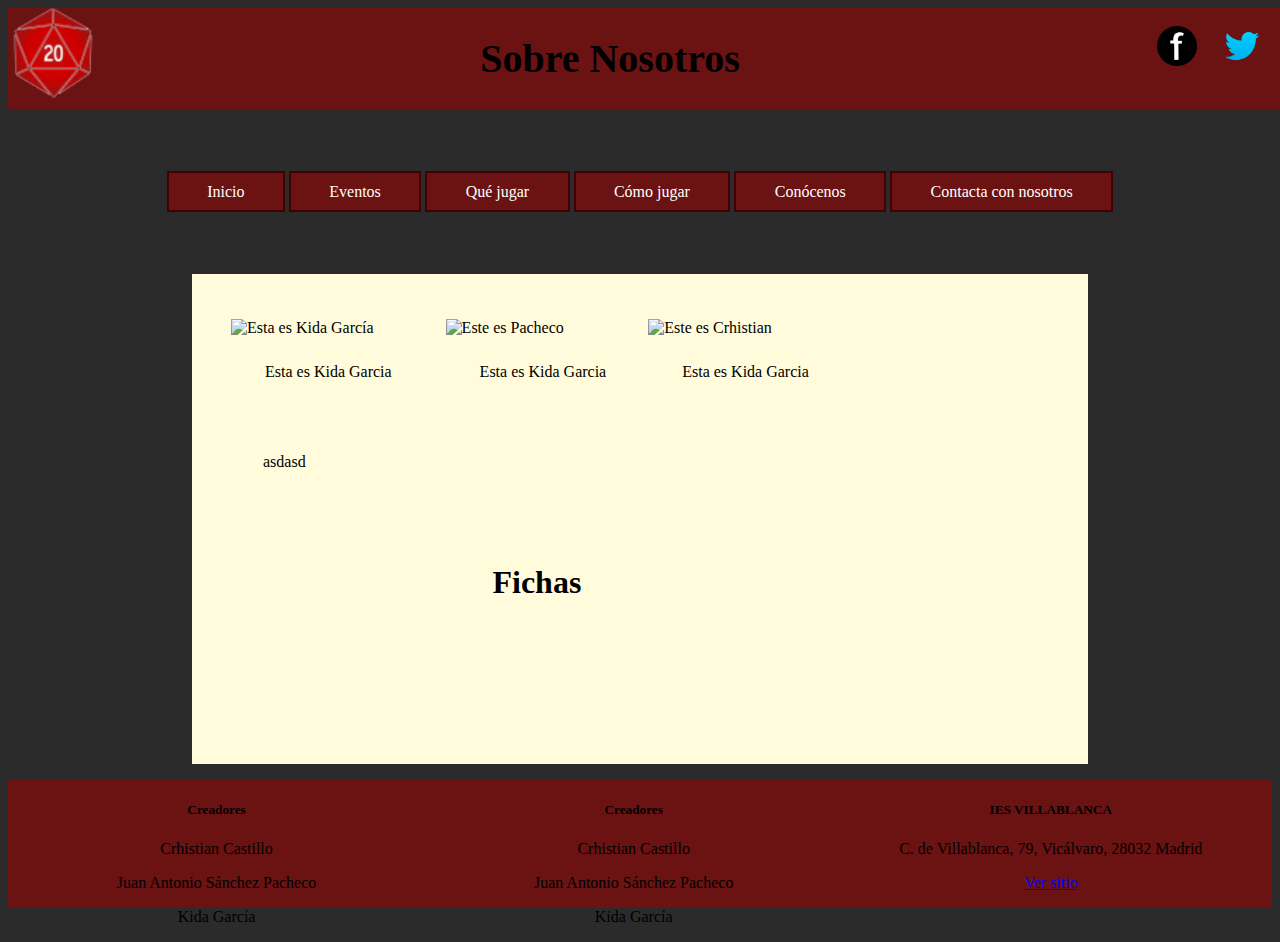
==== conocenos.html @ a91737cd "He empezado a hacer la pagina de conocenos, he añadido una base a una idea" ====
<!DOCTYPE html>
<html lang="es">
<head>
    <meta charset="UTF-8">
    <meta name="viewport" content="width=device-width, initial-scale=1.0">
    <title>Conocenos</title>
    <meta name="Autores" content="Crhistian Castillo, Kida García y Juan Antonio Sánchez Pacheco.">
    <link rel="shortcut icon" href="./media/D20Ico.ico" type="image/x-icon">
    <link rel="stylesheet" href="./css/conocenos.css">
</head>
<body>
    <header>
        <a href="./index.html"><img id="logo" src="./media/D20Ico.ico" alt="Logo de Iniciativa Crítica" height="90px"></a>
        <h1 id="TituloSuperior">Sobre Nosotros</h1>
        <a class="RRSS" href="https://twitter.com"><img src="./media/TwitterIcon.ico" alt="Enlace a X(Twitter)" height="40px"></a>
        <a class="RRSS" href="https://www.facebook.com"><img src="./media/FBLogo.ico" alt="Enlace a facebook" height="40px"></a>
    </header>
    <nav>   
        <a class="menuSuperior" href="./index.html">Inicio</a>
        <a class="menuSuperior" href="./eventos.html">Eventos</a>
        <a class="menuSuperior" href="./jugar.html">Qué jugar</a>
        <a class="menuSuperior" href="./info.html">Cómo jugar</a>
        <a class="menuSuperior" href="./conocenos.html">Conócenos</a>
        <a class="menuSuperior" href="./contacto.html">Contacta con nosotros</a>

    </nav>
    <main>
        <div id="MainDIV">
           <table>
            <tr>
                <td>
            
                    <img class="FotosIntegrantes" src="https://previews.123rf.com/images/shushanto/shushanto2209/shushanto220900703/191842443-imagen-de-fondo-de-la-ilustraci%C3%B3n-del-arte-conceptual-de-la-destrucci%C3%B3n-de-los-planetas.jpg" alt="Esta es Kida García">
                    <legend>Esta es Kida Garcia</legend>
                </td>
                <td><img class="FotosIntegrantes" src="https://ethic.es/wp-content/uploads/2023/03/imagen.jpg" alt="Este es Pacheco">
                <legend>Esta es Kida Garcia</legend></td>
                <td><img class="FotosIntegrantes"src="https://png.pngtree.com/background/20230524/original/pngtree-sad-pictures-for-desktop-hd-backgrounds-picture-image_2705986.jpg" alt="Este es Crhistian">
                <legend>Esta es Kida Garcia</legend>    
            </td>
          
            </tr>
           
            <tr>
                <td>asdasd</td>
                <td></td>
                <td></td>
            </tr>

            <tr>
                <td id="TdFichas"colspan="5"><h1>Fichas</h1></td>
            </tr>

            <tr>

                
            </tr>

           </table>


        </div>
            


        



    </main>

    <footer>
        <div class="FooterText">
            <h5>Creadores</h5>
            <p>Crhistian Castillo</p>
            <p>Juan Antonio Sánchez Pacheco</p>
            <p>Kida García</p>
        </div>
        <div class="FooterText">
            <h5>Creadores</h5>
            <p>Crhistian Castillo</p>
            <p>Juan Antonio Sánchez Pacheco</p>
            <p>Kida García</p>
        </div>
        <div class="FooterText">
            <h5>IES VILLABLANCA</h5>
            <p>C. de Villablanca, 79, Vicálvaro, 28032 Madrid</p>
            <a href="https://site.educa.madrid.org/ies.villablanca.madrid/">Ver sitio</a>
        </div>
    </footer>
</body>
</html>
---- css/conocenos.css ----
body{
    background-color: rgb(43, 43, 43);
    min-height: 100vh;
    display: flex;
    flex-direction: column;

    font-family:Georgia, 'Times New Roman', Times, serif;
}
header{
    background-color: rgb(107, 19, 19);
    z-index: 5;
    position: relative;
    top: 0;
    width: 100vw;
    height: max-content;
    margin-bottom: auto;
    min-height: 5vw;

}
.RRSS{
    float: right;
    margin-top: 2vh;
    padding-right: 2vw;
}
nav{
    position: relative;
    clear: both;

    top: 20px;
    margin-bottom: auto;
    width: 80vw;
    margin: auto;

    text-align: center;
}
.menuSuperior{
    background-color:rgb(107, 19, 19);
    color: white;

    text-decoration: none;

    border-style: solid;
    border-color: rgb(68, 0,0);
    border-width: 2px;

    padding: 10px 3vw;

}
.menuSuperior:hover{
    color: black;
    font-size: larger;
    box-shadow: 0 0 5px black;
}
main{
    margin: auto;
    background-color: #FFFBDB;
    position: relative;
    top: 3vw;
    width: 70vw;
    height: 90vh;
    max-height: fit-content;
    flex: 1;

}

footer{
    background-color: rgb(107, 19, 19);
    position:static;
    bottom: 0;
    right: 2vw;
    width: 100%;
    height:10vw;

    margin-top: auto;

}
.FooterText{
    width:33%;
    float: left;
    text-align: center;
}
#logo{
    position: relative;
    float: left;
    vertical-align: middle;
}
#TituloSuperior{
    position: relative;
    float: left;
    box-sizing: content-box;
    left: 20vw;
    width: 40vw;
    
    text-align: center;

    font-size:250%;    
}
.FotosIntegrantes{
    width: 20vw;
    height: 25vw;
    position: relative;
    right:2.5vw;
    bottom: 2vw;
    
}
table{
   border-spacing: 70px; 
}
#TdFichas{
  text-align: center;
}
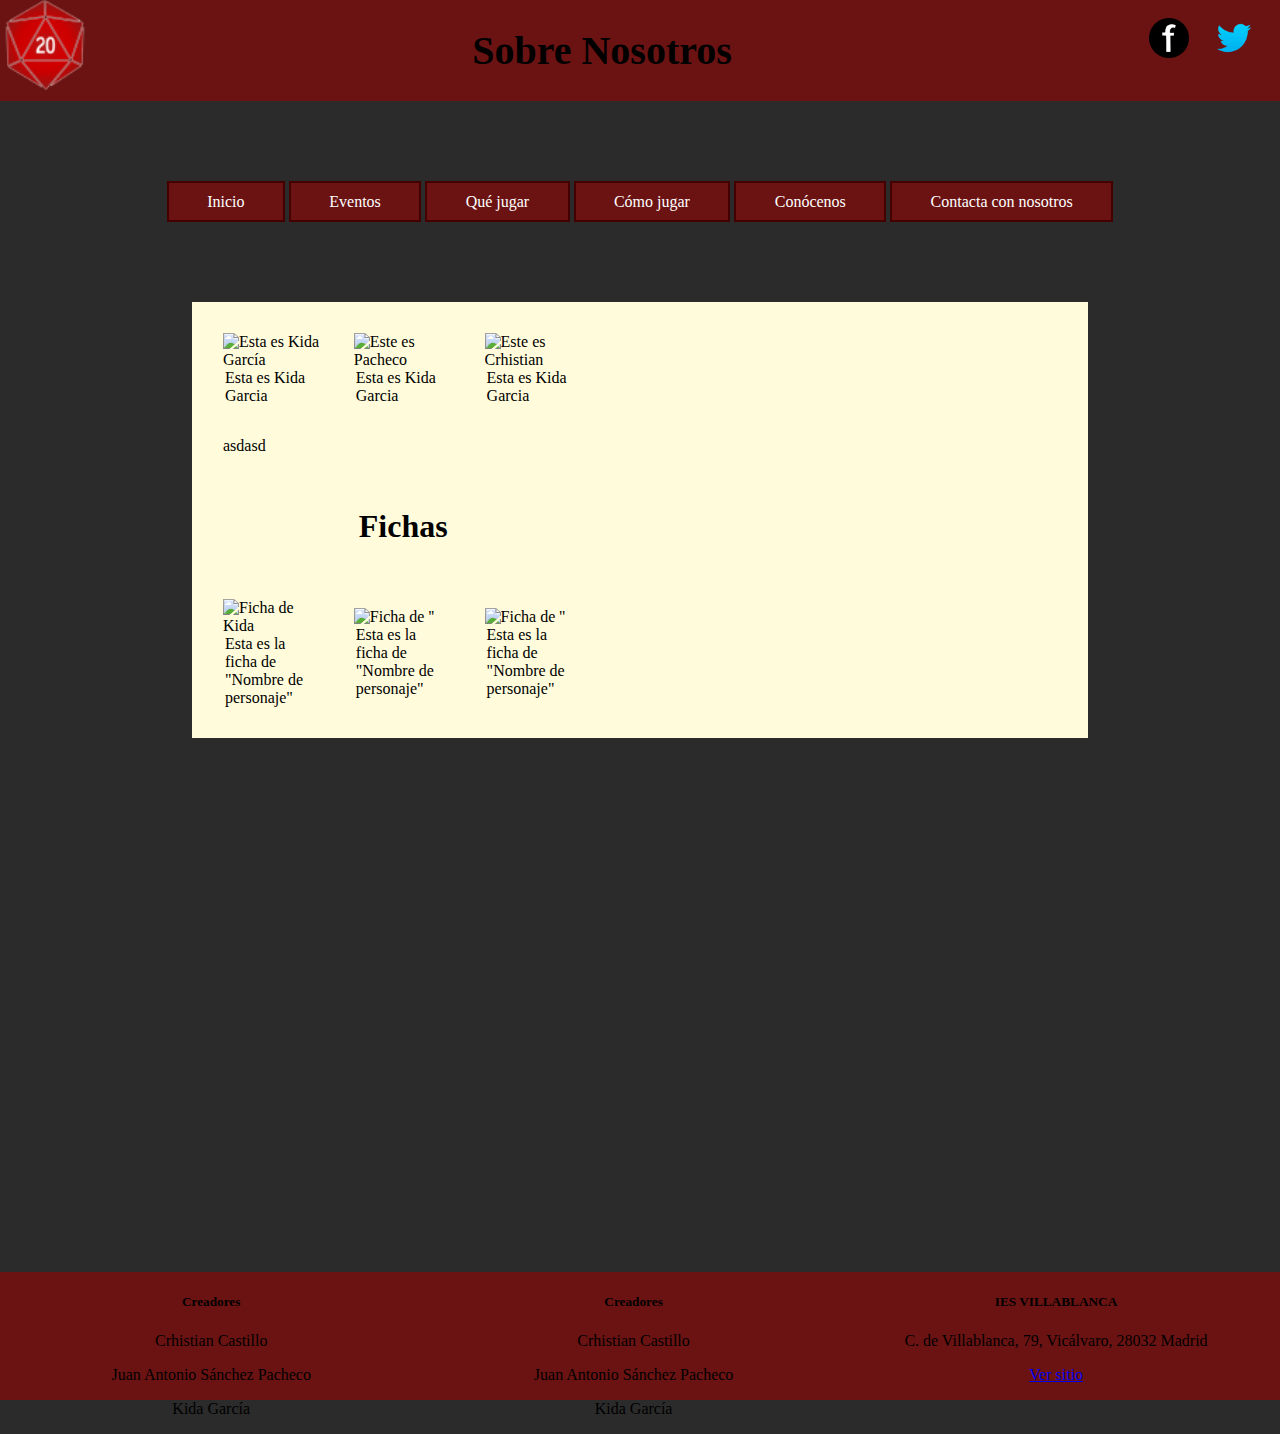
==== commit ba0e536a: "He fixeado el posicionamiento dinamico y he añadido el apartado de fichas" ====
--- a/conocenos.html
+++ b/conocenos.html
@@ -52,8 +52,12 @@
             </tr>
 
             <tr>
-
-                
+                <td><img class="Fichas" src="https://png.pngtree.com/background/20230524/original/pngtree-sad-pictures-for-desktop-hd-backgrounds-picture-image_2705986.jpg" alt="Ficha de Kida">
+                    <legend>Esta es la ficha de "Nombre de personaje"</legend></td>
+                <td><img class="Fichas"src="https://png.pngtree.com/background/20230524/original/pngtree-sad-pictures-for-desktop-hd-backgrounds-picture-image_2705986.jpg" alt="Ficha de '' ">
+                    <legend>Esta es la ficha de "Nombre de personaje"</legend></td>
+                    <td><img class="Fichas"src="https://png.pngtree.com/background/20230524/original/pngtree-sad-pictures-for-desktop-hd-backgrounds-picture-image_2705986.jpg" alt="Ficha de ''">
+                        <legend>Esta es la ficha de "Nombre de personaje"</legend></td>
             </tr>
 
            </table>
--- a/css/conocenos.css
+++ b/css/conocenos.css
@@ -3,7 +3,7 @@
     min-height: 100vh;
     display: flex;
     flex-direction: column;
-
+    margin: 0px;
     font-family:Georgia, 'Times New Roman', Times, serif;
 }
 header{
@@ -11,7 +11,7 @@
     z-index: 5;
     position: relative;
     top: 0;
-    width: 100vw;
+    width: 100%;
     height: max-content;
     margin-bottom: auto;
     min-height: 5vw;
@@ -65,9 +65,10 @@
 
 footer{
     background-color: rgb(107, 19, 19);
-    position:static;
+    position:relative;
     bottom: 0;
-    right: 2vw;
+    top: 500px;
+    
     width: 100%;
     height:10vw;
 
@@ -96,16 +97,27 @@
     font-size:250%;    
 }
 .FotosIntegrantes{
-    width: 20vw;
-    height: 25vw;
+    width: 20.81vw;
+    height: 25vh;
     position: relative;
-    right:2.5vw;
-    bottom: 2vw;
+    
     
 }
 table{
-   border-spacing: 70px; 
+   border-spacing: 30px; 
+  max-width: fit-content;
+  max-height: fit-content;
+  margin: auto;
 }
 #TdFichas{
   text-align: center;
+}
+#MainDIV{
+width: 33vw;
+
+}
+    
+.Fichas{
+    height: 60vh;
+    width: 20.8vw;
 }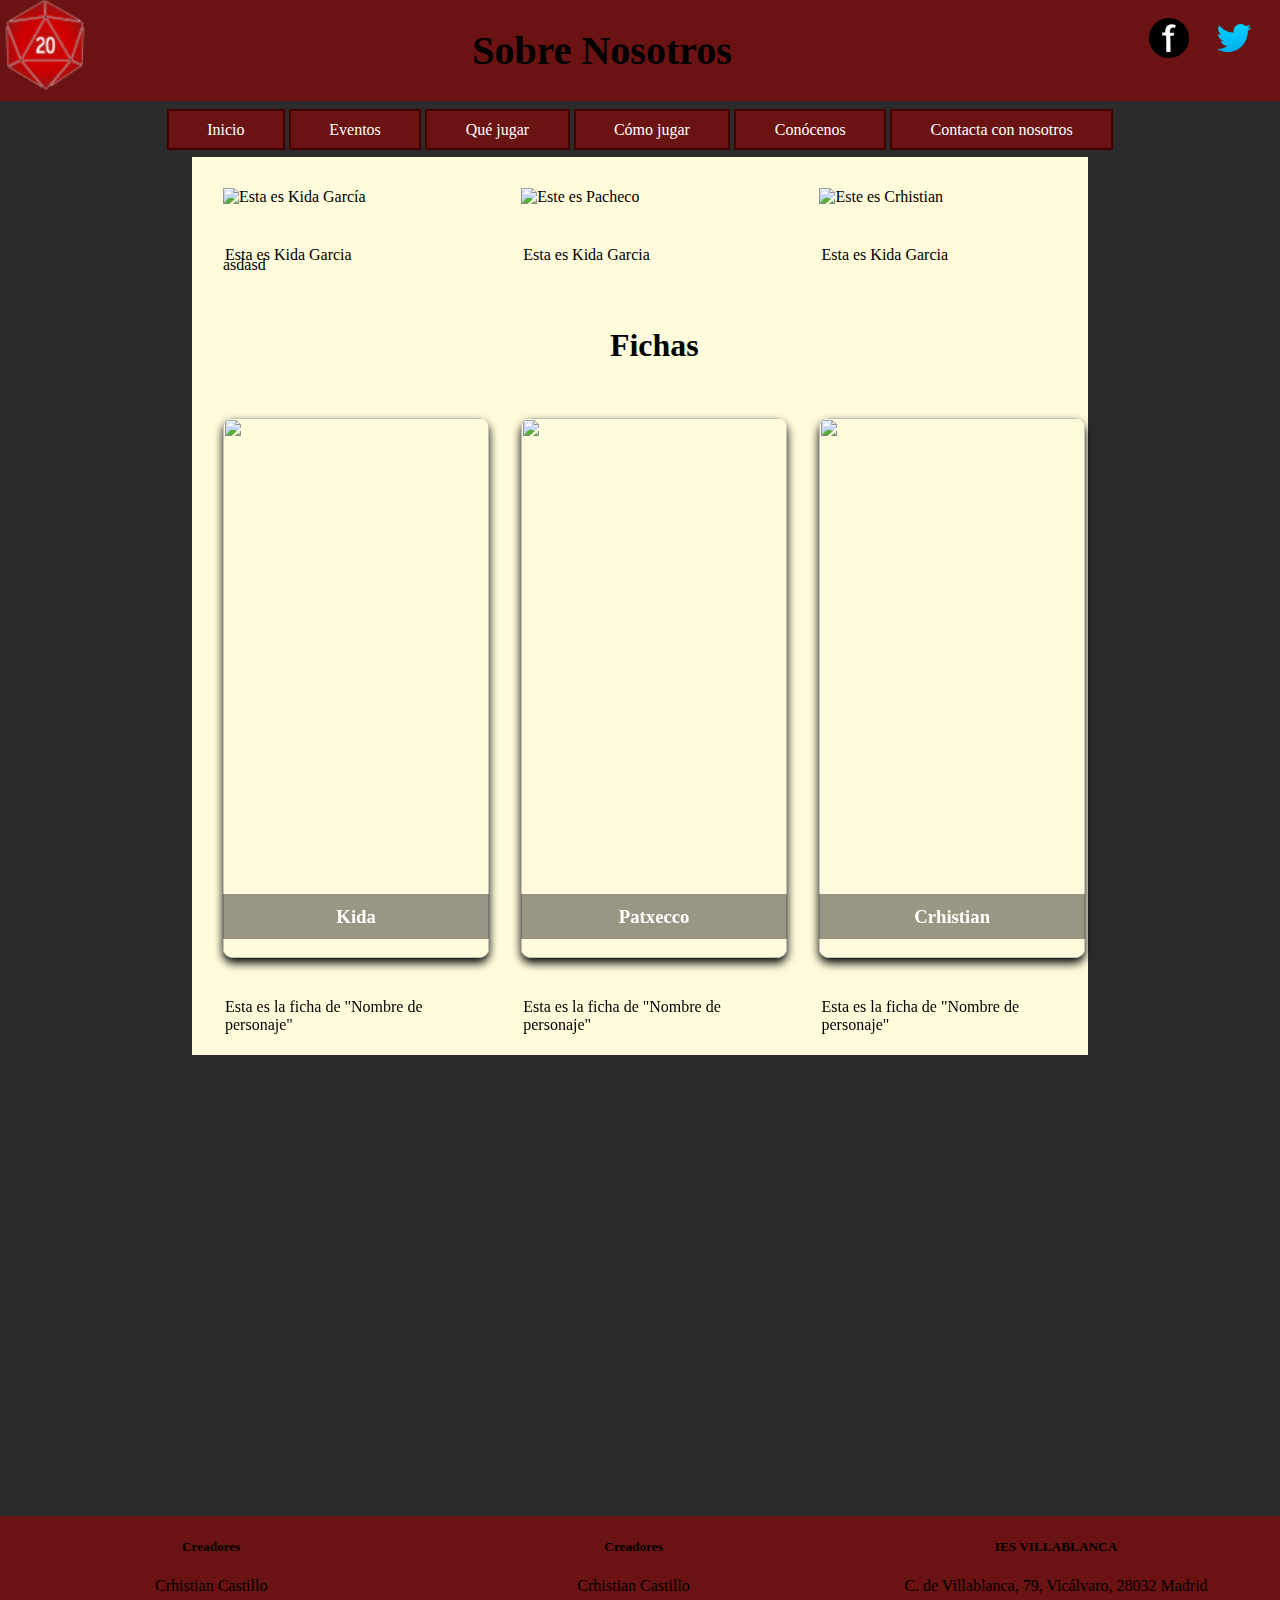
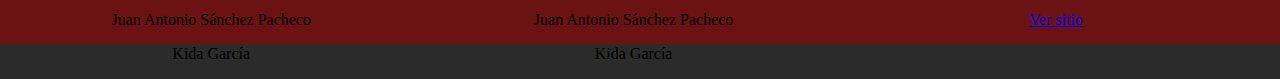
==== commit 57ddcf7c: "He añadido imagenes rotativas en conocenos.html" ====
--- a/conocenos.html
+++ b/conocenos.html
@@ -52,14 +52,48 @@
             </tr>
 
             <tr>
-                <td><img class="Fichas" src="https://png.pngtree.com/background/20230524/original/pngtree-sad-pictures-for-desktop-hd-backgrounds-picture-image_2705986.jpg" alt="Ficha de Kida">
-                    <legend>Esta es la ficha de "Nombre de personaje"</legend></td>
-                <td><img class="Fichas"src="https://png.pngtree.com/background/20230524/original/pngtree-sad-pictures-for-desktop-hd-backgrounds-picture-image_2705986.jpg" alt="Ficha de '' ">
-                    <legend>Esta es la ficha de "Nombre de personaje"</legend></td>
-                    <td><img class="Fichas"src="https://png.pngtree.com/background/20230524/original/pngtree-sad-pictures-for-desktop-hd-backgrounds-picture-image_2705986.jpg" alt="Ficha de ''">
-                        <legend>Esta es la ficha de "Nombre de personaje"</legend></td>
+                <td> <div class="card">
+                    <div class="face front">
+                        <img src="https://png.pngtree.com/background/20230524/original/pngtree-sad-pictures-for-desktop-hd-backgrounds-picture-image_2705986.jpg" alt="">
+                        <h3>Kida</h3>
+                    </div>
+                    <div class="face back">
+                        <h3>Raza:Elfo</h3>
+                        <p>Lorem ipsum dolor sit, amet consectetur adipisicing elit. Eius harum molestiae iste, nihil doloribus fugiat distinctio ducimus maxime totam nulla fuga odio non aperiam eos?</p>
+                        <div class="link">
+                            <a href="#">Arriba</a>
+                        </div>
+                    </div>
+                </div><legend>Esta es la ficha de "Nombre de personaje"</legend></td>
+                <td><div class="card">
+                    <div class="face front">
+                        <img src="https://png.pngtree.com/background/20230524/original/pngtree-sad-pictures-for-desktop-hd-backgrounds-picture-image_2705986.jpg" alt="">
+                        <h3>Patxecco</h3>
+                    </div>
+                    <div class="face back">
+                        <h3>Raza:Elemento</h3>
+                        <p>Lorem ipsum dolor sit, amet consectetur adipisicing elit. Eius harum molestiae iste, nihil doloribus fugiat distinctio ducimus maxime totam nulla fuga odio non aperiam eos?</p>
+                        <div class="link">
+                            <a href="#">Arriba</a>
+                        </div>
+                    </div>
+                </div><legend>Esta es la ficha de "Nombre de personaje"</legend></td>
+                    <td>
+                        <div class="card">
+                            <div class="face front">
+                                <img src="https://png.pngtree.com/background/20230524/original/pngtree-sad-pictures-for-desktop-hd-backgrounds-picture-image_2705986.jpg" alt="">
+                                <h3>Crhistian</h3>
+                            </div>
+                            <div class="face back">
+                                <h3>Raza:Humano</h3>
+                                <p>Lorem ipsum dolor sit, amet consectetur adipisicing elit. Eius harum molestiae iste, nihil doloribus fugiat distinctio ducimus maxime totam nulla fuga odio non aperiam eos?</p>
+                                <div class="link">
+                                    <a href="#">Arriba</a>
+                                </div>
+                            </div>
+                        </div> <legend>Esta es la ficha de "Nombre de personaje"</legend></td>
             </tr>
-
+    <tr></tr>
            </table>
 
 
--- a/css/conocenos.css
+++ b/css/conocenos.css
@@ -57,8 +57,8 @@
     position: relative;
     top: 3vw;
     width: 70vw;
-    height: 90vh;
-    max-height: fit-content;
+    
+   
     flex: 1;
 
 }
@@ -120,4 +120,88 @@
 .Fichas{
     height: 60vh;
     width: 20.8vw;
+}
+.card {
+    position: relative;
+    height: 60vh;
+    width: 20.8vw;
+   
+}
+
+.card .face {
+    position: absolute;
+    width: 100%;
+    height: 100%;
+    backface-visibility: hidden;
+    border-radius: 10px;
+    overflow: hidden;
+    transition: .5s;
+}
+
+.card .front {
+    transform: perspective(600px) rotateY(0deg);
+    box-shadow: 0 5px 10px #000;
+}
+
+.card .front img {
+    position: absolute;
+    width: 100%;
+    height: 100%;
+    object-fit: cover;
+}
+
+.card .front h3 {
+    position: absolute;
+    bottom: 0;
+    width: 100%;
+    height: 45px;
+    line-height: 45px;
+    color: #fff;
+    background: rgba(0,0,0,.4);
+    text-align: center;
+}
+
+.card .back {
+    transform: perspective(600px) rotateY(180deg);
+    background: rgb(3, 35, 54);
+    padding: 15px;
+    color: #f3f3f3;
+    display: flex;
+    flex-direction: column;
+    justify-content: space-between;
+    text-align: center;
+    box-shadow: 0 5px 10px #000;
+}
+
+.card .back .link {
+    border-top: solid 1px #f3f3f3;
+    height: 50px;
+    line-height: 50px;
+}
+
+.card .back .link a {
+    color: #f3f3f3;
+}
+
+.card .back h3 {
+    font-size: 30px;
+    margin-top: 20px;
+    letter-spacing: 2px;
+}
+
+.card .back p {
+    letter-spacing: 1px;
+} 
+
+.card:hover .front {
+    transform: perspective(600px) rotateY(180deg);
+}
+
+.card:hover .back {
+    transform: perspective(600px) rotateY(360deg);
+}
+
+legend{
+    position: relative;
+    top: 40px;
 }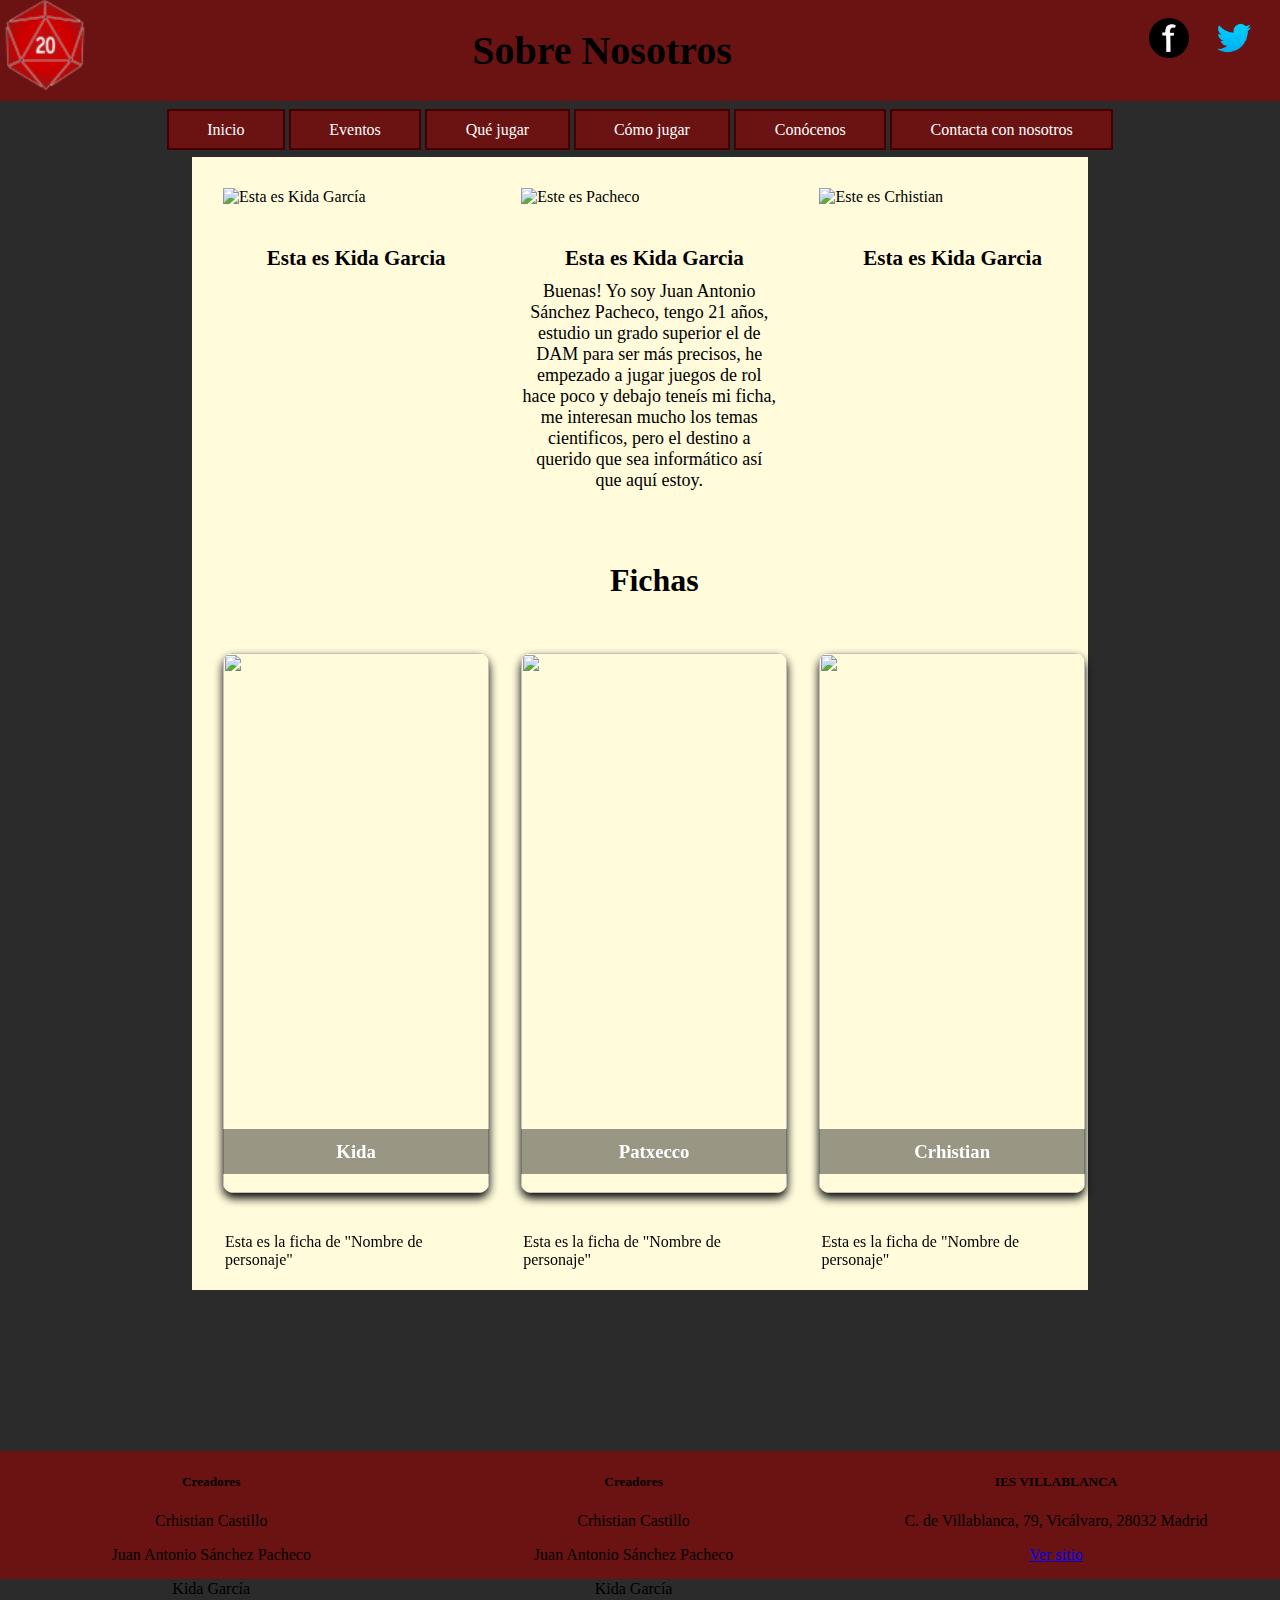
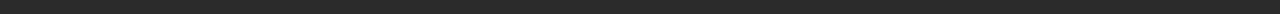
==== commit d24cd8c0: "He empezado a hacer el Index y he corregido el titulo del texto de conocenos.html" ====
--- a/conocenos.html
+++ b/conocenos.html
@@ -31,22 +31,22 @@
                 <td>
             
                     <img class="FotosIntegrantes" src="https://previews.123rf.com/images/shushanto/shushanto2209/shushanto220900703/191842443-imagen-de-fondo-de-la-ilustraci%C3%B3n-del-arte-conceptual-de-la-destrucci%C3%B3n-de-los-planetas.jpg" alt="Esta es Kida García">
-                    <legend>Esta es Kida Garcia</legend>
+                    <legend class="leyenda">Esta es Kida Garcia</legend>
                 </td>
                 <td><img class="FotosIntegrantes" src="https://ethic.es/wp-content/uploads/2023/03/imagen.jpg" alt="Este es Pacheco">
-                <legend>Esta es Kida Garcia</legend></td>
+                <legend class="leyenda" >Esta es Kida Garcia</legend></td>
                 <td><img class="FotosIntegrantes"src="https://png.pngtree.com/background/20230524/original/pngtree-sad-pictures-for-desktop-hd-backgrounds-picture-image_2705986.jpg" alt="Este es Crhistian">
-                <legend>Esta es Kida Garcia</legend>    
+                <legend class="leyenda">Esta es Kida Garcia</legend>    
             </td>
           
             </tr>
            
             <tr>
-                <td>asdasd</td>
-                <td></td>
-                <td></td>
+                <td class=""><p class="textoBajoImagen"></p></td>
+                <td><p class="textoBajoImagen">Buenas! Yo soy Juan Antonio Sánchez Pacheco, tengo 21 años, estudio un grado superior el de DAM para ser más precisos, he empezado a jugar juegos de rol hace poco y debajo teneís mi ficha, me interesan mucho los temas cientificos, pero el destino a querido que sea informático así que aquí estoy.</p></td>
+                <td><p class="textoBajoImagen"></p></td>
             </tr>
-
+            
             <tr>
                 <td id="TdFichas"colspan="5"><h1>Fichas</h1></td>
             </tr>
--- a/css/conocenos.css
+++ b/css/conocenos.css
@@ -67,8 +67,7 @@
     background-color: rgb(107, 19, 19);
     position:relative;
     bottom: 0;
-    top: 500px;
-    
+    top: 200px;
     width: 100%;
     height:10vw;
 
@@ -98,15 +97,14 @@
 }
 .FotosIntegrantes{
     width: 20.81vw;
-    height: 25vh;
+    height: 40vh;
     position: relative;
     
     
 }
 table{
    border-spacing: 30px; 
-  max-width: fit-content;
-  max-height: fit-content;
+    width: auto;
   margin: auto;
 }
 #TdFichas{
@@ -204,4 +202,15 @@
 legend{
     position: relative;
     top: 40px;
+}
+.textoBajoImagen{
+    font-size: 18px;
+    font-family:Georgia, 'Times New Roman', Times, serif;
+    width: 20vw;
+    text-align: center;
+}
+.leyenda {
+    text-align: center;
+    font-weight: bolder;
+    font-size: 21px;
 }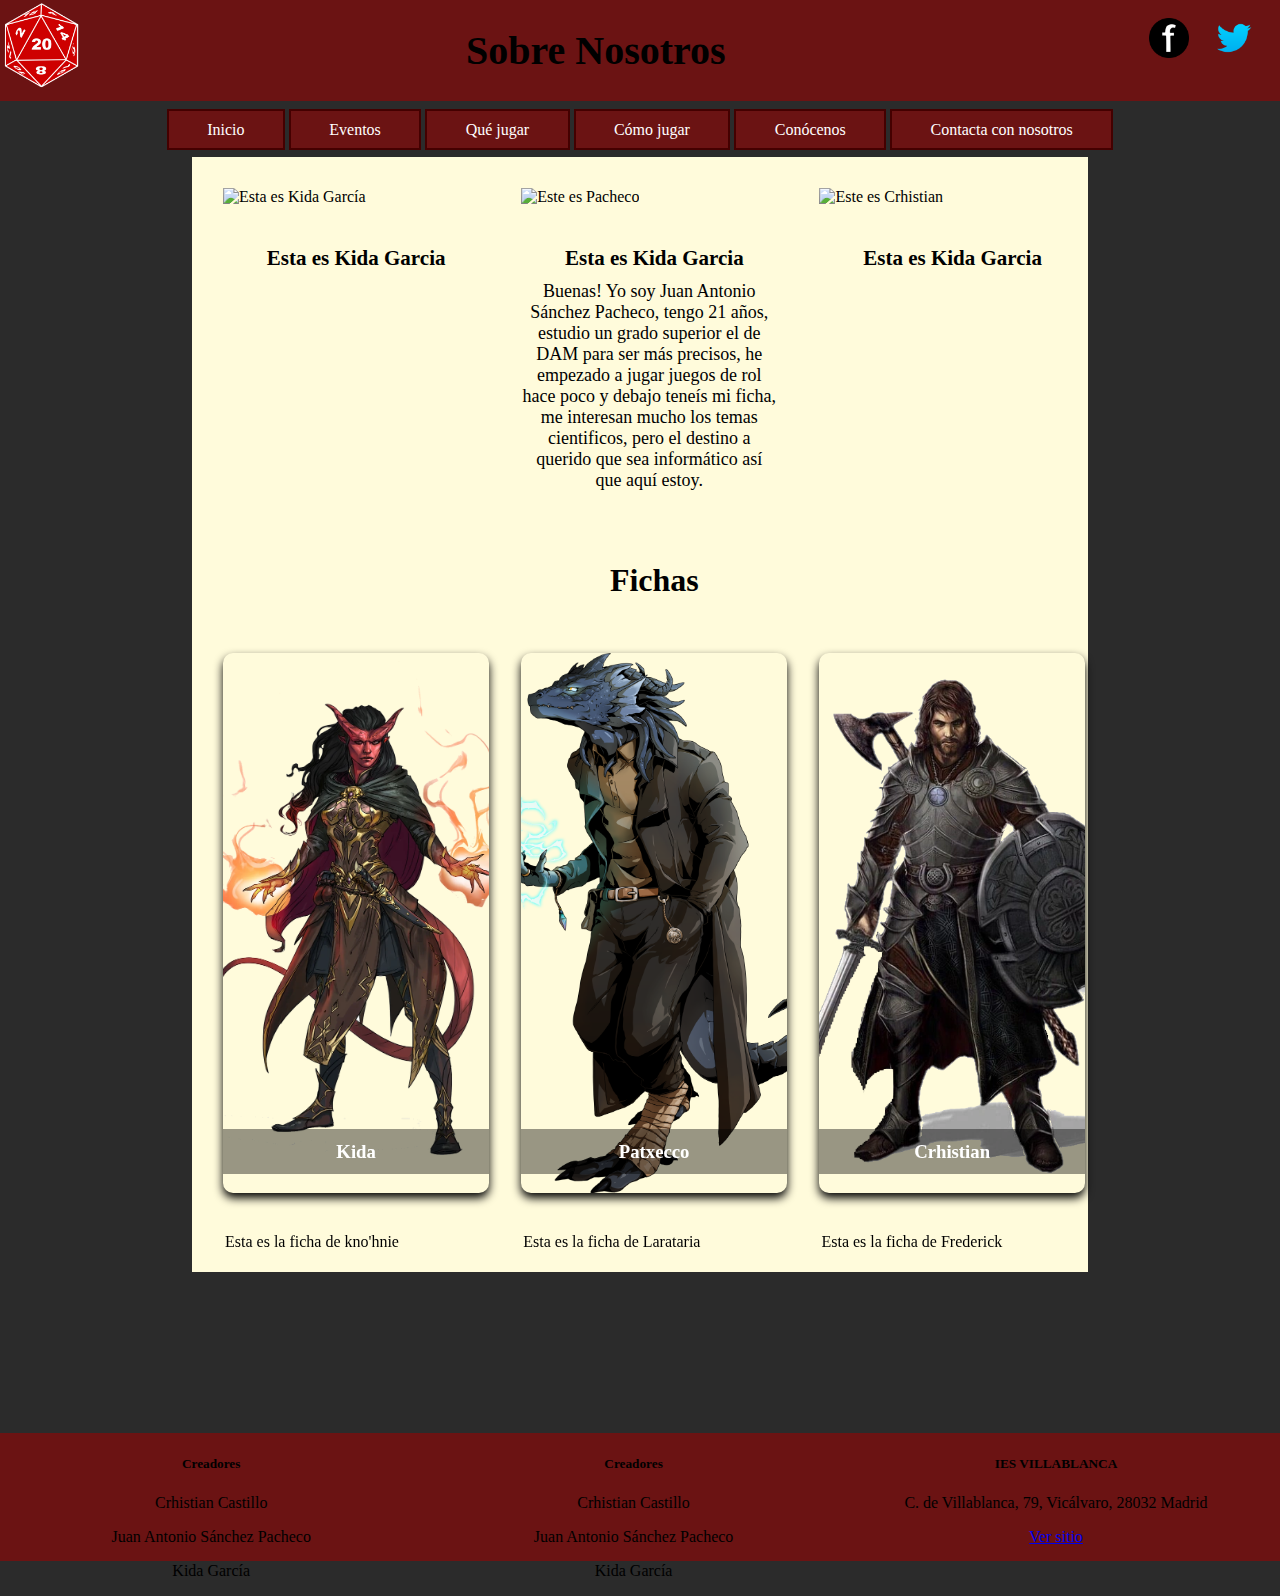
==== commit a650f833: "He añadido las fichas, las fotos a las fichas, el fondo a contactos, y he arreglado el texto de cont" ====
--- a/conocenos.html
+++ b/conocenos.html
@@ -54,57 +54,43 @@
             <tr>
                 <td> <div class="card">
                     <div class="face front">
-                        <img src="https://png.pngtree.com/background/20230524/original/pngtree-sad-pictures-for-desktop-hd-backgrounds-picture-image_2705986.jpg" alt="">
+                        <img src="./media/KidaWarlock.png" alt="Foto de Personaje de DnD Kida">
                         <h3>Kida</h3>
                     </div>
                     <div class="face back">
-                        <h3>Raza:Elfo</h3>
-                        <p>Lorem ipsum dolor sit, amet consectetur adipisicing elit. Eius harum molestiae iste, nihil doloribus fugiat distinctio ducimus maxime totam nulla fuga odio non aperiam eos?</p>
-                        <div class="link">
-                            <a href="#">Arriba</a>
+                        <img id="FichaKida" src="./media/FichaKida.png" alt="Foto de ficha de Kida">
+                        
+                    </div>
+                </div><legend>Esta es la ficha de kno'hnie</legend></td>
+                <td><div class="card">
+                    <div class="face front">
+                        <img id="FotoDruida"src="./media/DruidPacheco.png" alt="Foto de Personaje de DnD Pacheco">
+                        <h3>Patxecco</h3>
+                    </div>
+                    <div class="face back" >
+                       
+                        <img id="FichaPacheco" src="./media/FichaPacheco.png" alt="Foto de ficha de Pacheco">
                         </div>
                     </div>
-                </div><legend>Esta es la ficha de "Nombre de personaje"</legend></td>
-                <td><div class="card">
-                    <div class="face front">
-                        <img src="https://png.pngtree.com/background/20230524/original/pngtree-sad-pictures-for-desktop-hd-backgrounds-picture-image_2705986.jpg" alt="">
-                        <h3>Patxecco</h3>
-                    </div>
-                    <div class="face back">
-                        <h3>Raza:Elemento</h3>
-                        <p>Lorem ipsum dolor sit, amet consectetur adipisicing elit. Eius harum molestiae iste, nihil doloribus fugiat distinctio ducimus maxime totam nulla fuga odio non aperiam eos?</p>
-                        <div class="link">
-                            <a href="#">Arriba</a>
-                        </div>
-                    </div>
-                </div><legend>Esta es la ficha de "Nombre de personaje"</legend></td>
+                </div><legend>Esta es la ficha de Larataria</legend></td>
                     <td>
                         <div class="card">
                             <div class="face front">
-                                <img src="https://png.pngtree.com/background/20230524/original/pngtree-sad-pictures-for-desktop-hd-backgrounds-picture-image_2705986.jpg" alt="">
+                                <img src="./media/LuchadorCrhis.png" alt="Foto de Personaje de DnD Crhis">
                                 <h3>Crhistian</h3>
                             </div>
                             <div class="face back">
-                                <h3>Raza:Humano</h3>
-                                <p>Lorem ipsum dolor sit, amet consectetur adipisicing elit. Eius harum molestiae iste, nihil doloribus fugiat distinctio ducimus maxime totam nulla fuga odio non aperiam eos?</p>
-                                <div class="link">
-                                    <a href="#">Arriba</a>
+                                <img id="FichaCrhis" src="./media/FichaCrhis.png" alt="Foto de ficha de crhis">
+                          
                                 </div>
                             </div>
-                        </div> <legend>Esta es la ficha de "Nombre de personaje"</legend></td>
+                        </div> <legend>Esta es la ficha de Frederick</legend></td>
             </tr>
     <tr></tr>
            </table>
 
 
         </div>
-            
-
-
-        
-
-
-
     </main>
 
     <footer>
@@ -126,5 +112,6 @@
             <a href="https://site.educa.madrid.org/ies.villablanca.madrid/">Ver sitio</a>
         </div>
     </footer>
+    <script type="text/javascript" src="./javaScript/conocenos.js"></script>
 </body>
 </html>--- a/css/conocenos.css
+++ b/css/conocenos.css
@@ -169,6 +169,7 @@
     justify-content: space-between;
     text-align: center;
     box-shadow: 0 5px 10px #000;
+    
 }
 
 .card .back .link {
@@ -213,4 +214,18 @@
     text-align: center;
     font-weight: bolder;
     font-size: 21px;
+}
+#FichaKida{
+    height: 100vh;
+}
+
+#FichaPacheco{
+    height: 100vh;
+}
+
+#FichaCrhis{
+   height: 100vh;
+}
+#FotoDruida{
+    height: 60vh;
 }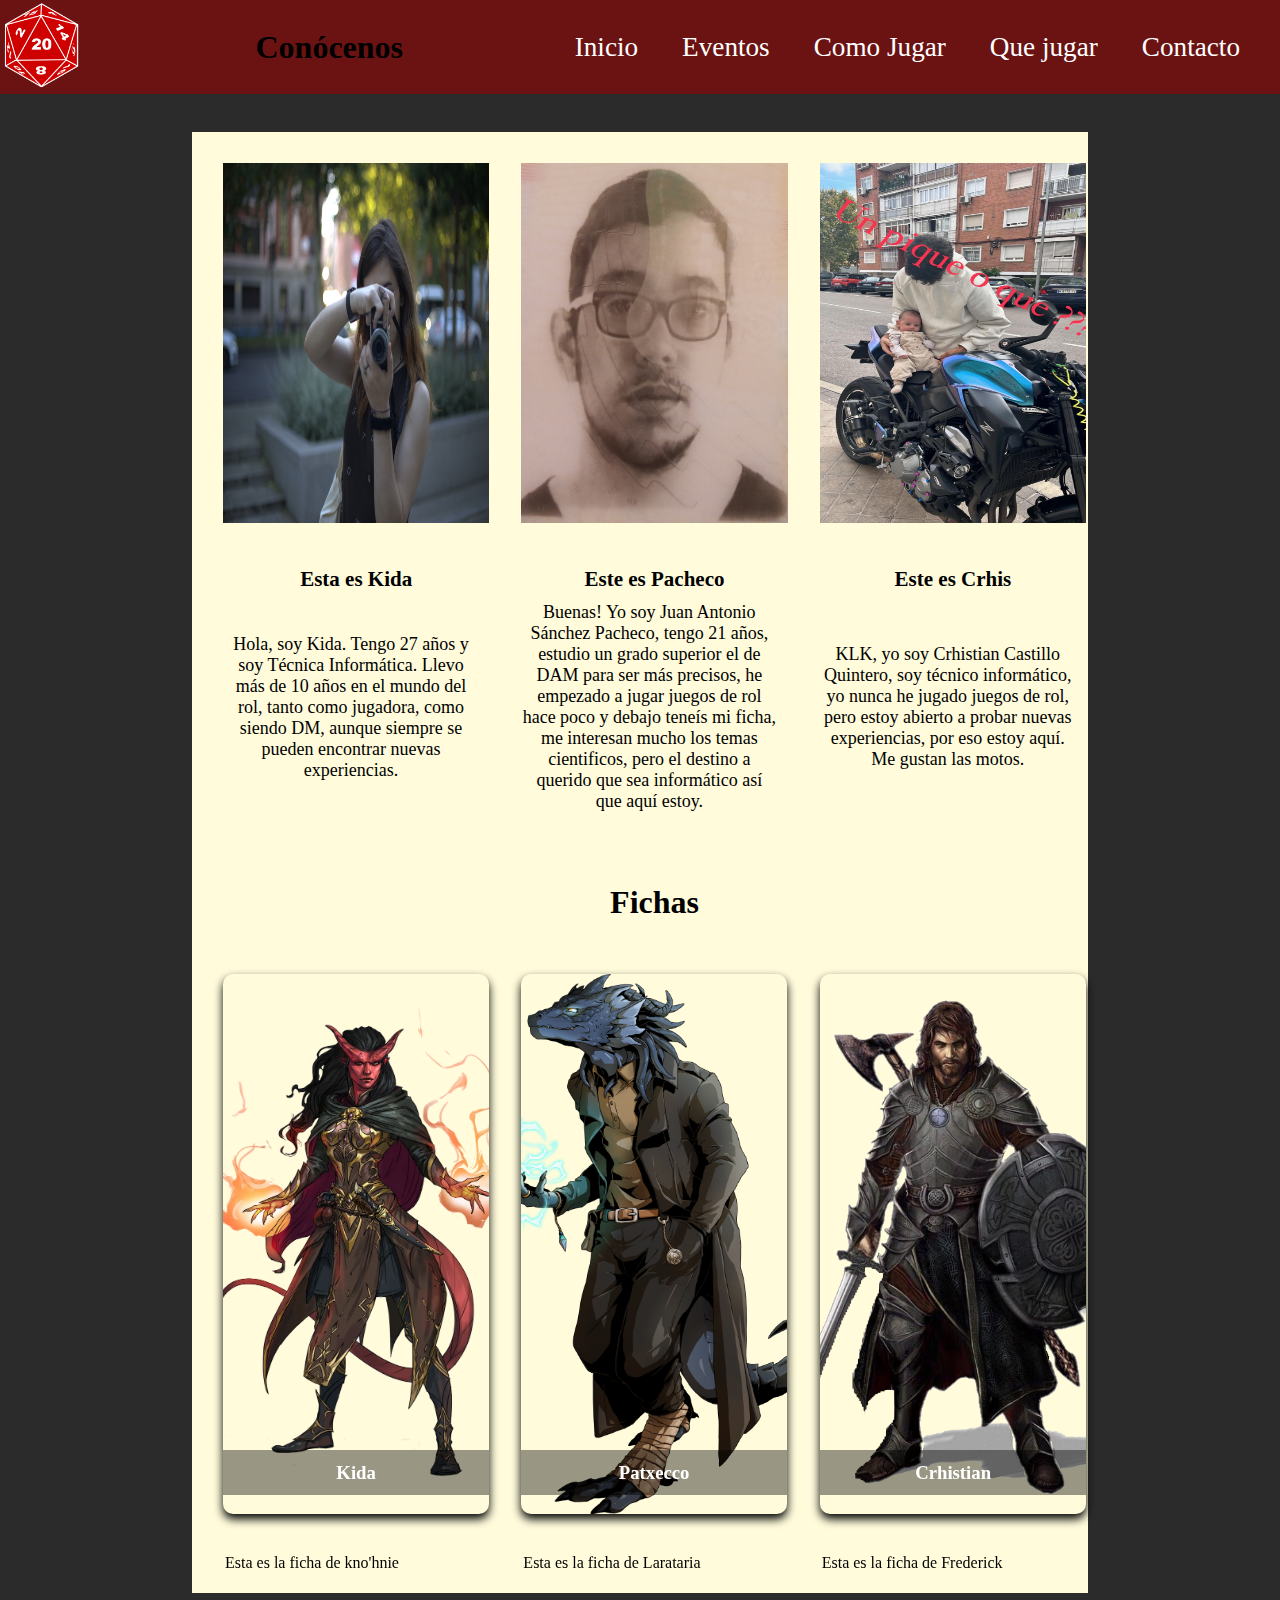
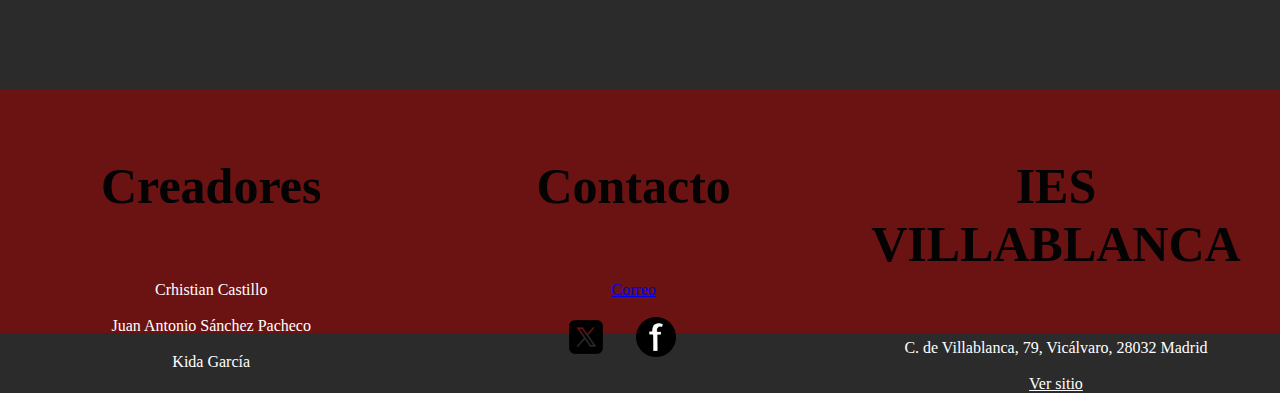
==== commit ced09233: "He agregado el calendarios del index y he cambiado el icono, el header y el footer" ====
--- a/conocenos.html
+++ b/conocenos.html
@@ -11,40 +11,41 @@
 <body>
     <header>
         <a href="./index.html"><img id="logo" src="./media/D20Ico.ico" alt="Logo de Iniciativa Crítica" height="90px"></a>
-        <h1 id="TituloSuperior">Sobre Nosotros</h1>
-        <a class="RRSS" href="https://twitter.com"><img src="./media/TwitterIcon.ico" alt="Enlace a X(Twitter)" height="40px"></a>
-        <a class="RRSS" href="https://www.facebook.com"><img src="./media/FBLogo.ico" alt="Enlace a facebook" height="40px"></a>
+        <h1>Conócenos</h1>
+
+        <div>
+            <nav class="boxNav">
+                <a class="menuSuperior" href="./index.html">Inicio</a>
+                <a class="menuSuperior" href="./eventos.html">Eventos</a>
+                <a class="menuSuperior" href="./info.html">Como Jugar</a>
+                <a class="menuSuperior" href="./jugar.html">Que jugar</a>
+                <a href="./contacto.html" class="menuSuperior">Contacto</a>
+            </nav>
+        </div>
+        <!--<a class="RRSS" href="https://twitter.com"><img src="./media/TwitterIcon.ico" alt="Enlace a X(Twitter)" height="40px"></a> /!-->
+         <!--<a class="RRSS" href="https://www.facebook.com"><img src="./media/FBLogo.ico" alt="Enlace a facebook" height="40px"></a>/!-->
     </header>
-    <nav>   
-        <a class="menuSuperior" href="./index.html">Inicio</a>
-        <a class="menuSuperior" href="./eventos.html">Eventos</a>
-        <a class="menuSuperior" href="./jugar.html">Qué jugar</a>
-        <a class="menuSuperior" href="./info.html">Cómo jugar</a>
-        <a class="menuSuperior" href="./conocenos.html">Conócenos</a>
-        <a class="menuSuperior" href="./contacto.html">Contacta con nosotros</a>
-
-    </nav>
     <main>
         <div id="MainDIV">
            <table>
             <tr>
                 <td>
             
-                    <img class="FotosIntegrantes" src="https://previews.123rf.com/images/shushanto/shushanto2209/shushanto220900703/191842443-imagen-de-fondo-de-la-ilustraci%C3%B3n-del-arte-conceptual-de-la-destrucci%C3%B3n-de-los-planetas.jpg" alt="Esta es Kida García">
-                    <legend class="leyenda">Esta es Kida Garcia</legend>
+                    <img class="FotosIntegrantes" src="./media/Kida.jpg" alt="Esta es Kida García">
+                    <legend class="leyenda">Esta es Kida </legend>
                 </td>
-                <td><img class="FotosIntegrantes" src="https://ethic.es/wp-content/uploads/2023/03/imagen.jpg" alt="Este es Pacheco">
-                <legend class="leyenda" >Esta es Kida Garcia</legend></td>
-                <td><img class="FotosIntegrantes"src="https://png.pngtree.com/background/20230524/original/pngtree-sad-pictures-for-desktop-hd-backgrounds-picture-image_2705986.jpg" alt="Este es Crhistian">
-                <legend class="leyenda">Esta es Kida Garcia</legend>    
+                <td><img class="FotosIntegrantes" src="./media/Pacheco.jpg" alt="Este es Pacheco">
+                <legend class="leyenda" >Este es Pacheco</legend></td>
+                <td><img class="FotosIntegrantes"src="./media/Crhistian.jpg" alt="Este es Crhistian">
+                <legend class="leyenda">Este es Crhis</legend>    
             </td>
           
             </tr>
            
             <tr>
-                <td class=""><p class="textoBajoImagen"></p></td>
+                <td class=""><p class="textoBajoImagen">Hola, soy Kida. Tengo 27 años y soy Técnica Informática. Llevo más de 10 años en el mundo del rol, tanto como jugadora, como siendo DM, aunque siempre se pueden encontrar nuevas experiencias.</p></td>
                 <td><p class="textoBajoImagen">Buenas! Yo soy Juan Antonio Sánchez Pacheco, tengo 21 años, estudio un grado superior el de DAM para ser más precisos, he empezado a jugar juegos de rol hace poco y debajo teneís mi ficha, me interesan mucho los temas cientificos, pero el destino a querido que sea informático así que aquí estoy.</p></td>
-                <td><p class="textoBajoImagen"></p></td>
+                <td><p class="textoBajoImagen">KLK, yo soy Crhistian Castillo Quintero, soy técnico informático, yo nunca he jugado juegos de rol, pero estoy abierto a probar nuevas experiencias, por eso estoy aquí. Me gustan las motos.</p></td>
             </tr>
             
             <tr>
@@ -95,21 +96,21 @@
 
     <footer>
         <div class="FooterText">
-            <h5>Creadores</h5>
+            <h4>Creadores</h4>
             <p>Crhistian Castillo</p>
             <p>Juan Antonio Sánchez Pacheco</p>
             <p>Kida García</p>
         </div>
         <div class="FooterText">
-            <h5>Creadores</h5>
-            <p>Crhistian Castillo</p>
-            <p>Juan Antonio Sánchez Pacheco</p>
-            <p>Kida García</p>
+            <h4>Contacto</h4>
+                <p><a href="mailto:justkiddatg@gmail.com">Correo</a></p>
+            <a class="RRSS" href="https://twitter.com"><img src="./media/icons8-twitterx-50.png" alt="Enlace a X(Twitter)" height="40px"></a> 
+            <a class="RRSS" href="https://www.facebook.com"><img src="./media/FBLogo.ico" alt="Enlace a facebook" height="40px"></a>
         </div>
         <div class="FooterText">
-            <h5>IES VILLABLANCA</h5>
+            <h4>IES VILLABLANCA</h4>
             <p>C. de Villablanca, 79, Vicálvaro, 28032 Madrid</p>
-            <a href="https://site.educa.madrid.org/ies.villablanca.madrid/">Ver sitio</a>
+            <a id="villablanca" href="https://site.educa.madrid.org/ies.villablanca.madrid/">Ver sitio</a>
         </div>
     </footer>
     <script type="text/javascript" src="./javaScript/conocenos.js"></script>
--- a/css/conocenos.css
+++ b/css/conocenos.css
@@ -6,51 +6,8 @@
     margin: 0px;
     font-family:Georgia, 'Times New Roman', Times, serif;
 }
-header{
-    background-color: rgb(107, 19, 19);
-    z-index: 5;
-    position: relative;
-    top: 0;
-    width: 100%;
-    height: max-content;
-    margin-bottom: auto;
-    min-height: 5vw;
-
-}
-.RRSS{
-    float: right;
-    margin-top: 2vh;
-    padding-right: 2vw;
-}
-nav{
-    position: relative;
-    clear: both;
-
-    top: 20px;
-    margin-bottom: auto;
-    width: 80vw;
-    margin: auto;
-
-    text-align: center;
-}
-.menuSuperior{
-    background-color:rgb(107, 19, 19);
-    color: white;
-
-    text-decoration: none;
-
-    border-style: solid;
-    border-color: rgb(68, 0,0);
-    border-width: 2px;
-
-    padding: 10px 3vw;
-
-}
-.menuSuperior:hover{
-    color: black;
-    font-size: larger;
-    box-shadow: 0 0 5px black;
-}
+
+
 main{
     margin: auto;
     background-color: #FFFBDB;
@@ -63,38 +20,9 @@
 
 }
 
-footer{
-    background-color: rgb(107, 19, 19);
-    position:relative;
-    bottom: 0;
-    top: 200px;
-    width: 100%;
-    height:10vw;
-
-    margin-top: auto;
-
-}
-.FooterText{
-    width:33%;
-    float: left;
-    text-align: center;
-}
-#logo{
-    position: relative;
-    float: left;
-    vertical-align: middle;
-}
-#TituloSuperior{
-    position: relative;
-    float: left;
-    box-sizing: content-box;
-    left: 20vw;
-    width: 40vw;
-    
-    text-align: center;
-
-    font-size:250%;    
-}
+
+
+
 .FotosIntegrantes{
     width: 20.81vw;
     height: 40vh;
@@ -228,4 +156,88 @@
 }
 #FotoDruida{
     height: 60vh;
+}
+footer{
+    
+    background-color: rgb(107, 19, 19);
+    position:static;
+    
+    width: 100%;
+    height:19vw;
+
+    margin-top:10vh;
+    position: absolute;
+
+    top: 1600px;
+}
+.FooterText{
+    color: white;
+    width:33%;
+    float: left;
+    text-align: center;
+    margin-bottom: 5vh;
+}
+.FooterText h4{
+    color: rgb(3, 3, 3);
+    font-size: 50px;
+    font-weight: bold;
+    
+}
+.FooterText p{
+    margin-bottom: 2vh; 
+}
+.RRSS{
+    
+    padding: 100px 2vw 0 0;
+}
+#villablanca{
+    
+    color: white;
+}
+#villablanca:visited{
+    
+    color: white;
+}
+header{
+    
+    background-color: rgb(107, 19, 19);
+   
+    top: 0;
+    left: 0;
+    width:100%;
+    height: max-content;
+  
+    display: flex;
+    justify-content: space-between;
+    align-items: center;
+    margin-bottom: auto;
+    z-index: 99;
+}
+
+nav a{
+    position: relative;
+     color: white;
+     text-decoration: none;
+     font-weight: 500;
+     font-size: 1.7em;
+     margin-right: 40px;
+ }
+ nav a::after{
+    content: '';
+    position: absolute;
+    left: 0px;
+    bottom: -6px;
+    width: 100%;
+    height: 3px;
+    background: white;
+    border-radius: 6px ;
+    transform-origin: right;
+    transform: scaleX(0);
+    transition: transform .5s;
+
+}
+nav a:hover::after{
+    transform-origin: left;
+    transform: scaleX(1);
+    
 }